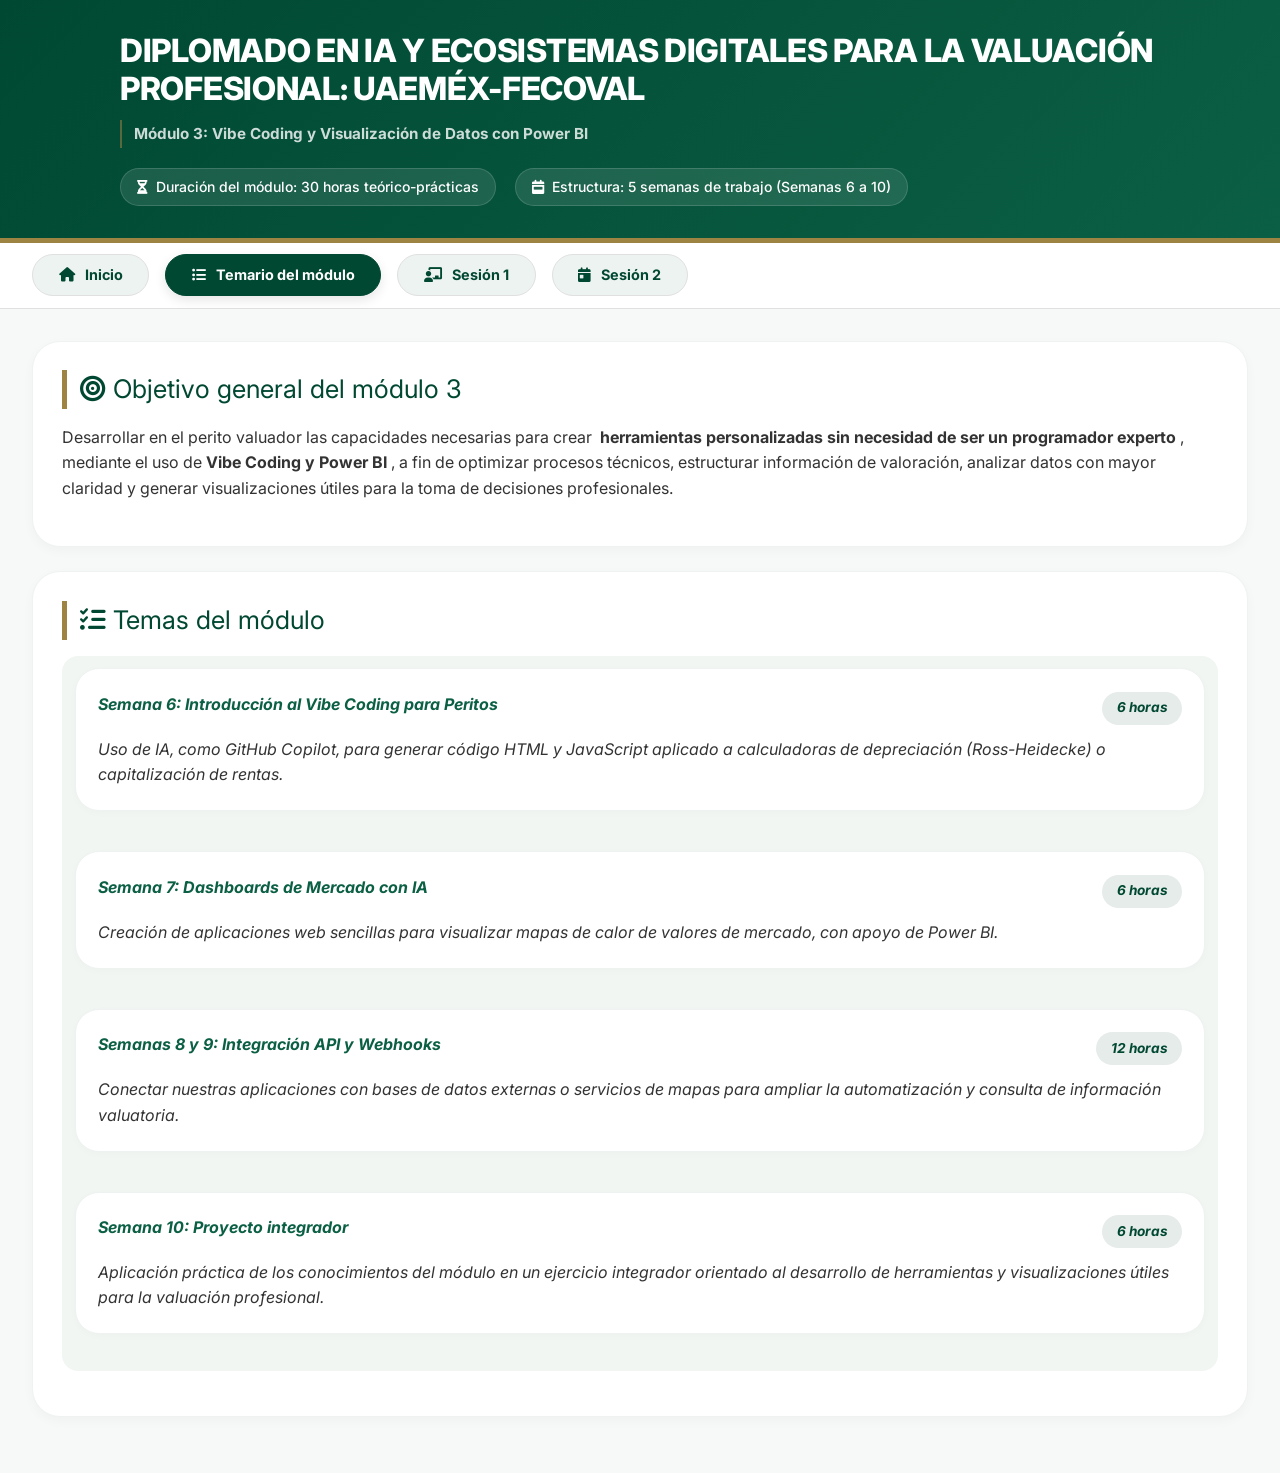
==== index.html @ 6edc7398 "Quita apertura en nueva pestaña." ====
<!DOCTYPE html>
<html lang="es-MX">
  <head>
    <title>Diplomado IA Valuación | UAEMéx-FECOVAL - Módulo 1 Completo</title>
    <meta charset="UTF-8"/>
    <meta name="viewport" content="width=device-width, initial-scale=1.0, user-scalable=yes"/>
    <meta name="robots" content="index,follow">
    <meta name="generator" content="GrapesJS Studio">
    <link href="https://fonts.googleapis.com/css2?family=Inter:opsz,wght@14..32,300;14..32,400;14..32,600;14..32,700;14..32,800&amp;display=swap" rel="stylesheet"/>
    <link rel="stylesheet" href="https://cdnjs.cloudflare.com/ajax/libs/font-awesome/6.0.0-beta3/css/all.min.css"/>
    <link rel="stylesheet" href="./style.css">
  </head>
  <body id="igsm">
    <div class="app-diplomado">
      <div id="ikurs" class="main-header">
        <div id="imi43" class="header-title">
          <h1 id="it2wj">DIPLOMADO EN IA Y ECOSISTEMAS DIGITALES PARA LA VALUACIÓN PROFESIONAL: UAEMÉX-FECOVAL</h1>
          <p class="header-subtitle">Módulo 3: Vibe Coding y Visualización de Datos con Power BI</p>
          <div id="i09cd" class="header-meta">
            <span id="icxfl" class="meta-item"><i id="ini3g" class="fas fa-hourglass-half"></i> Duración del módulo: 30 horas teórico-prácticas</span>
            <span id="i26u5" class="meta-item"><i id="isvor" class="fas fa-calendar-week"></i> Estructura: 5 semanas de trabajo (Semanas 6 a 10)</span>
          </div>
        </div>
      </div>
    <!-- BOTONES -->
    <div id="ibp73" class="nav-tres-tiempos">
      <!-- <a id="ihomebtn" href="https://campusvirtual.uaemex.mx/DiplomadoValuadores/" target="_blank" rel="noopener noreferrer" class="nav-btn-principal"><i id="ihomeicon" class="fas fa-home"></i> Inicio</a> -->
      <a id="ihomebtn" href="https://campusvirtual.uaemex.mx/DiplomadoValuadores/" rel="noopener noreferrer" class="nav-btn-principal"><i id="ihomeicon" class="fas fa-home"></i> Inicio</a>
      <a id="ib2ss" href="#!" data-page="inicio" class="nav-btn-principal active" role="button"><i id="ildek" class="fas fa-list-ul"></i> Temario del módulo</a>
      <a id="i757w" href="#!" data-page="tema1" class="nav-btn-principal" role="button"><i id="imw0z" class="fas fa-chalkboard-teacher"></i> Sesión 1</a>
      <a id="iypq2" href="#!" data-page="tema2" class="nav-btn-principal" role="button"><i id="ibr5g" class="fas fa-calendar-day"></i> Sesión 2</a>
    </div>
    <div id="ifpmn" class="dashboard-main">
      <!-- INICIO -->
      <div id="pagina-inicio" class="pagina-inicio active-page">
        <div id="ixxxe" class="inicio-card">
          <h2 id="iwkrd"><i id="i24ca" class="fas fa-bullseye"></i> Objetivo general del módulo 3</h2>
          <div id="ie4vd" class="texto-completo">
            <font dir="auto" id="igpffm"><font dir="auto" id="iatyus">Desarrollar en el perito valuador las capacidades necesarias para crear </font></font>
            <font dir="auto" id="i768yj"><font dir="auto" id="ics6tb"><b id="i47ty">herramientas personalizadas sin necesidad de ser un programador experto</b></font></font>
            <font dir="auto" id="ipkxzg"><font dir="auto" id="ighgga">, mediante el uso de</font></font>
            <font dir="auto" id="izs64i"><font dir="auto" id="i9005i"><b id="ikp8q">Vibe Coding y Power BI</b></font></font>
            <font dir="auto" id="ihi4ah"><font dir="auto" id="ird0zg">, a fin de optimizar procesos técnicos, estructurar información de valoración, analizar datos con mayor claridad y generar visualizaciones útiles para la toma de decisiones profesionales.</font></font>
          </div>
        </div>
        <div id="ibrav" class="inicio-card">
          <h2 id="i8eqp"><i id="ifluj" class="fas fa-list-check"></i> Temas del módulo</h2>
          <div id="i8b7tr" class="texto-completo tema-lista">
            <div class="subtema-card">
              <div class="subtema-card-head">
                <strong>Semana 6: Introducción al Vibe Coding para Peritos</strong>
                <span>6 horas</span>
              </div>
              <p>Uso de IA, como GitHub Copilot, para generar código HTML y JavaScript aplicado a calculadoras de depreciación (Ross-Heidecke) o capitalización de rentas.</p>
            </div>
            <div class="subtema-card">
              <div class="subtema-card-head">
                <strong>Semana 7: Dashboards de Mercado con IA</strong>
                <span>6 horas</span>
              </div>
              <p>Creación de aplicaciones web sencillas para visualizar mapas de calor de valores de mercado, con apoyo de Power BI.</p>
            </div>
            <div class="subtema-card">
              <div class="subtema-card-head">
                <strong>Semanas 8 y 9: Integración API y Webhooks</strong>
                <span>12 horas</span>
              </div>
              <p>Conectar nuestras aplicaciones con bases de datos externas o servicios de mapas para ampliar la automatización y consulta de información valuatoria.</p>
            </div>
            <div class="subtema-card">
              <div class="subtema-card-head">
                <strong>Semana 10: Proyecto integrador</strong>
                <span>6 horas</span>
              </div>
              <p>Aplicación práctica de los conocimientos del módulo en un ejercicio integrador orientado al desarrollo de herramientas y visualizaciones útiles para la valuación profesional.</p>
            </div>
          </div>
        </div>
      </div>
      <div id="pagina-tema1" class="pagina-tema">
        <div class="inicio-card">
          <div class="tema1-header">
            <div>
              <h2>Sesión 1: Vibe Coding</h2>
              <p class="texto-completo">Revisa el avance del módulo con una presentación horizontal, accede a los recursos en la nube y realiza la actividad en clase.</p>
            </div>
            <a class="folder-link" href="https://drive.google.com/drive/folders/1bh6JpQN3BULOHNvWwEFZ0kt5iBWb7uwA?usp=sharing" target="_blank" rel="noopener noreferrer">
              <i class="fas fa-folder-open"></i>
              Folder de recursos
            </a>
          </div>

          <div class="ppt-slider-embed">
            <button class="btn-fullscreen-slides" type="button" onclick="openSlidesFullscreen()" title="Ver en pantalla completa">
              <i class="fas fa-expand"></i>
            </button>
            <iframe class="slides-frame" src="https://docs.google.com/presentation/d/1sW0dO1pOmtQdffCKXlaPsgbpUGVksEqd/embed?start=false&loop=false&delayms=3000" frameborder="0" allowfullscreen="true" mozallowfullscreen="true" webkitallowfullscreen="true"></iframe>
          </div>

          <div class="slides-fullscreen-modal" id="slidesFullscreenModal">
            <button class="btn-close-fullscreen" type="button" onclick="closeSlidesFullscreen()" title="Cerrar">
              <i class="fas fa-times"></i>
            </button>
            <iframe class="slides-fullscreen-iframe" src="https://docs.google.com/presentation/d/1sW0dO1pOmtQdffCKXlaPsgbpUGVksEqd/embed?start=false&loop=false&delayms=3000" frameborder="0" allowfullscreen="true" mozallowfullscreen="true" webkitallowfullscreen="true"></iframe>
          </div>

          <button class="accordion-toggle" id="actividadToggle" type="button" aria-expanded="false">Actividad en clase: Estudio de caso</button>
          <div class="accordion-content" id="actividadContent">
            <p>Lee el caso práctico del perito valuador y responde las preguntas sobre datos, visualización y toma de decisiones. Usa el folder de recursos para apoyar tu análisis.</p>
          </div>
        </div>
      </div>
      <div id="pagina-tema2" class="pagina-tema">
          <div class="inicio-card" style="text-align:center; padding:3rem;">
            <div style="font-size:5rem; color:var(--gjs-t-color-secondary); margin-bottom:1rem;">🚧</div>
            <h2 style="font-size:2rem; color:var(--verde-uaemex); margin-bottom:0.75rem;">Página en construcción</h2>
            <p style="max-width:540px; margin:0 auto 1.5rem; color:#414141; line-height:1.75;">Estamos preparando contenido especializado para esta sesión. Pronto tendrás herramientas, ejercicios y materiales prácticos para continuar con el desarrollo del módulo.</p>
            <div style="display:flex; justify-content:center; gap:1rem; flex-wrap:wrap;">
              <span class="nav-btn-principal" style="background:#f4f7f5; color:var(--verde-uaemex); border:1px dashed var(--verde-uaemex);">Próximamente</span>
              <span class="nav-btn-principal" style="background:var(--oro-uaemex); color:#fff;">Mantente atento</span>
            </div>
          </div>
        </div>
      </div>
    </div>
    <script>
      const navLinks = document.querySelectorAll('[data-page]');
      function showPage(page) {
        document.querySelectorAll('.pagina-inicio, .pagina-tema').forEach(el => el.classList.remove('active-page'));
        document.querySelectorAll('[data-page]').forEach(link => link.classList.remove('active'));
        const target = document.getElementById('pagina-' + page);
        if (target) target.classList.add('active-page');
        const activeLink = document.querySelector(`[data-page="${page}"]`);
        if (activeLink) activeLink.classList.add('active');
      }
      navLinks.forEach(link => {
        link.addEventListener('click', e => {
          e.preventDefault();
          showPage(link.dataset.page);
        });
      });

      const actividadToggle = document.getElementById('actividadToggle');
      const actividadContent = document.getElementById('actividadContent');
      actividadToggle.addEventListener('click', () => {
        actividadContent.classList.toggle('open');
        actividadToggle.setAttribute('aria-expanded', actividadContent.classList.contains('open'));
      });

      function openSlidesFullscreen() {
        document.getElementById('slidesFullscreenModal').classList.add('active');
        document.body.style.overflow = 'hidden';
      }

      function closeSlidesFullscreen() {
        document.getElementById('slidesFullscreenModal').classList.remove('active');
        document.body.style.overflow = 'auto';
      }

      document.getElementById('slidesFullscreenModal').addEventListener('click', function(e) {
        if (e.target === this) {
          closeSlidesFullscreen();
        }
      });

      showPage('inicio');
    </script>
  </body>
</html>
---- style.css ----
* {
  box-sizing: border-box;
}
body {
  margin: 0;
}
:root {
  --gjs-t-color-primary:#004832;
  --gjs-t-color-secondary:#9d8443;
  --gjs-t-color-accent:#9d8443;
  --gjs-t-color-success:#28a745;
  --gjs-t-color-warning:#ffc107;
  --gjs-t-color-error:#dc3545;
  --verde-uaemex:#004832;
  --oro-uaemex:#9d8443;
  --gris-oscuro:#333333;
  --gris-claro:#f7f9f8;
  --blanco:#ffffff;
  --borde:#e0e0e0;
}
html {
  scroll-behavior:smooth;
}
.gjs-t-body {
  background-color:inherit;
  color:inherit;
  font-size:1rem;
  line-height:1.75rem;
}
.gjs-t-h1 {
  color:var(--gjs-t-color-secondary);
  font-size:1.5rem;
  line-height:2.5rem;
}
.gjs-t-h2 {
  color:var(--verde-uaemex);
  font-size:1.2rem;
  line-height:1.75rem;
}
.gjs-t-button {
  background-color:var(--gjs-t-color-primary);
  color:var(--blanco);
  border-radius:0.3rem;
}
.gjs-t-link {
  color:var(--gjs-t-color-primary);
  text-decoration:underline;
}
.gjs-t-border {
  border-radius:0.3rem;
  border-color:var(--borde);
}
.badge-norma {
  background:#e8f0f5;
  border-radius:50px;
  padding:0.2rem 0.9rem;
  font-size:0.7rem;
  font-weight:700;
  display:inline-block;
}
* {
  margin:0;
  padding:0;
  box-sizing:border-box;
}
body {
  font-family:'Inter',sans-serif;
  background:var(--gris-claro);
  color:var(--gris-oscuro);
  margin:0;
  line-height:inherit;
}
.app-diplomado {
  max-width:1400px;
  margin:0 auto;
  background:var(--blanco);
  min-height:100vh;
  display:flex;
  flex-direction:column;
  box-shadow:0 25px 45px -12px rgba(0,0,0,0.15);
}
.main-header {
  background:linear-gradient(135deg, var(--verde-uaemex) 0%, #0b5f44 100%);
  color:rgb(255 255 255 / 1);
  padding:2rem 2rem 1.5rem 2rem;
  border-bottom:5px solid var(--oro-uaemex);
  border-bottom-width:5px;
  border-color:var(--oro-uaemex);
  background-image:linear-gradient(to bottom right, , #0b5f44);
  padding-left:2rem;
  padding-right:2rem;
  padding-top:2rem;
  padding-bottom:2rem;
}
.header-title {
  max-width:1040px;
  margin:0 auto;
}
.header-title h1 {
  font-size:2rem;
  font-weight:800;
  letter-spacing:-0.3px;
  margin-bottom:0.75rem;
  line-height:1.18;
}
.header-subtitle {
  color:rgba(255,255,255,0.92);
  font-size:1rem;
  margin-bottom:1.25rem;
  max-width:760px;
  line-height:1.6;
}
.header-meta {
  display:flex;
  flex-wrap:wrap;
  gap:1.2rem;
  margin-top:0.8rem;
}
.meta-item {
  background:rgba(255,255,255,0.12);
  padding:0.3rem 1rem;
  border-radius:9999px;
  font-size:0.875rem;
  display:flex;
  align-items:center;
  gap:0.5rem;
  border-width:1px;
  border-color:rgb(255 255 255 / 0.15);
  background-color:rgb(255 255 255 / 0.1);
  padding-left:1rem;
  padding-right:1rem;
  padding-top:0.5rem;
  padding-bottom:0.5rem;
  line-height:1.25rem;
  font-weight:500;
}
.nav-tres-tiempos {
  background:var(--blanco);
  border-bottom:1px solid var(--borde);
  padding:0.7rem 2rem;
  display:flex;
  gap:1rem;
  flex-wrap:wrap;
  box-shadow:0 2px 6px rgba(0,0,0,0.02);
}
.nav-btn-principal {
  background:#edf3f0;
  border:1px solid var(--borde);
  padding:0.6rem 1.6rem;
  border-radius:40px;
  font-weight:700;
  font-size:0.9rem;
  cursor:pointer;
  font-family:'Inter', sans-serif;
  transition:0.2s;
  display:inline-flex;
  align-items:center;
  gap:10px;
  color:var(--verde-uaemex);
}
.nav-btn-principal.active {
  background:var(--verde-uaemex);
  color:var(--blanco);
  box-shadow:0 4px 12px rgba(0,0,0,0.1);
  border-color:var(--verde-uaemex);
}
.nav-btn-principal:hover:not(.active) {
  background:#e7eee9;
  transform:translateY(-2px);
}
.dashboard-main {
  flex:1;
  padding:2rem;
  background:var(--gris-claro);
}
.pagina-inicio {
  display:none;
  animation:fade 0.3s ease;
}
.pagina-inicio.active-page {
  display:block;
}
.inicio-card {
  background:var(--blanco);
  border-radius:28px;
  padding:1.8rem;
  margin-bottom:1.5rem;
  box-shadow:0 4px 12px rgba(0,0,0,0.03);
  border:1px solid #eef2f0;
}
.inicio-card h2 {
  font-size:1.6rem;
  margin-bottom:1rem;
  color:var(--verde-uaemex);
  border-left:5px solid var(--oro-uaemex);
  padding-left:0.8rem;
}
.objetivos-lista {
  padding-left:1.5rem;
  margin:1rem 0;
}
.objetivos-lista li {
  margin-bottom:0.7rem;
  line-height:1.5;
}
.pagina-tema {
  display:none;
  animation:fade 0.3s ease;
}
.pagina-tema.active-page {
  display:block;
}
.tema-header {
  background:var(--blanco);
  border-radius:28px;
  padding:1.5rem;
  margin-bottom:1.5rem;
  border-left:6px solid var(--oro-uaemex);
}
.tema-header h2 {
  font-size:1.8rem;
  color:var(--verde-uaemex);
}
.subtema-card {
  background:var(--blanco);
  border-radius:24px;
  padding:1.4rem;
  margin-bottom:1.5rem;
  border:1px solid #eef2f0;
  box-shadow:0 2px 8px rgba(0,0,0,0.02);
}
.subtema-card h3 {
  font-size:1.3rem;
  margin-bottom:0.8rem;
  color:#0b5f44;
  display:flex;
  align-items:center;
  gap:10px;
}
.tema-lista {
  display:grid;
  gap:1rem;
  margin-top:1rem;
}
.subtema-card-head {
  display:flex;
  justify-content:space-between;
  align-items:flex-start;
  gap:1rem;
  margin-bottom:0.75rem;
}
.subtema-card-head strong {
  font-size:1rem;
  color:#0b5f44;
}
.subtema-card-head span {
  background:rgba(0,72,50,0.1);
  color:var(--verde-uaemex);
  border-radius:999px;
  padding:0.35rem 0.9rem;
  font-size:0.85rem;
  font-weight:700;
}
.texto-completo {
  line-height:1.6;
  margin-bottom:1rem;
}
.table-compare {
  width:100%;
  border-collapse:collapse;
  margin:1rem 0;
  font-size:0.85rem;
}
.table-compare th, .table-compare td {
  border:1px solid var(--borde);
  padding:0.7rem;
  vertical-align:top;
  background:var(--blanco);
}
.table-compare th {
  background:#f1f6f3;
}
.actividad-box {
  background:#fbf8ef;
  border-left:5px solid var(--oro-uaemex);
  padding:1rem 1.3rem;
  border-radius:20px;
  margin:1.2rem 0;
}
.btn-demo {
  background:var(--verde-uaemex);
  border:none;
  color:var(--blanco);
  padding:0.4rem 1rem;
  border-radius:30px;
  font-size:0.75rem;
  cursor:pointer;
  margin-top:0.6rem;
  transition:0.2s;
}
.btn-demo:hover {
  background:#063c2a;
}
.imagen-referencia {
  background:#f3f7f5;
  border-radius:20px;
  padding:1rem;
  text-align:center;
  margin:1.2rem 0;
}
.video-card {
  background:linear-gradient(135deg, var(--verde-uaemex) 0%, #0a3b2a 100%);
  border-radius:20px;
  padding:1.5rem;
  margin:1.2rem 0;
  text-align:center;
  color:var(--blanco);
  cursor:pointer;
  transition:transform 0.2s, box-shadow 0.2s;
  border:1px solid rgba(255,255,255,0.1);
}
.video-card:hover {
  transform:translateY(-3px);
  box-shadow:0 12px 25px rgba(0,0,0,0.2);
}
.video-card i {
  font-size:3.5rem;
  color:var(--oro-uaemex);
  margin-bottom:0.8rem;
}
.video-card h4 {
  font-size:1.1rem;
  margin-bottom:0.5rem;
}
.btn-youtube {
  display:inline-block;
  background:var(--oro-uaemex);
  color:var(--blanco);
  padding:0.6rem 1.2rem;
  border-radius:40px;
  text-decoration:none;
  font-weight:600;
  font-size:0.85rem;
  margin-top:0.8rem;
}
footer {
  background:#f4f7f5;
  text-align:center;
  padding:1rem;
  font-size:0.7rem;
  color:#5b665f;
  border-top:1px solid var(--borde);
}
.lista-viñetas {
  margin-left:1.8rem;
  margin-bottom:1rem;
}
.lista-viñetas li {
  margin-bottom:0.5rem;
}
.menu-ejemplo {
  background:#f1f6f3;
  border-radius:16px;
  padding:1rem;
  margin:1rem 0;
  font-family:monospace;
  font-size:0.85rem;
}
#i8b7tr {
  margin-top:1rem;
  font-style:italic;
  background:#f1f6f3;
  padding:0.8rem;
  border-radius:16px;
}
#demoAct1_1 {
  margin-top:10px;
  background:#f1f6f3;
  padding:10px;
  border-radius:16px;
  display:none;
}
#geoDemo {
  display:none;
  background:#f1f6f3;
  padding:10px;
  border-radius:16px;
  margin-top:8px;
}
#errorEticaDemo {
  display:none;
  background:#fbf4ef;
  padding:12px;
  border-radius:16px;
  margin-top:8px;
}
#promptCompletoDemo {
  display:none;
  background:#f1f6f3;
  padding:12px;
  border-radius:16px;
  margin-top:8px;
}
#resultadoKB {
  display:none;
  background:#f2f7f3;
  border-radius:16px;
  padding:12px;
  margin-top:8px;
}
#iysj7g {
  margin-top:0.45rem;
  font-size:0.9rem;
  font-weight:500;
  letter-spacing:0.4px;
  color:rgba(255,255,255,0.78);
  padding-left:0.7rem;
  line-height:1.4;
  border-left:2px solid rgba(157,132,67,0.55);
  max-width:900px;
}
#iol6im {
  color:var(--verde-uaemex);
}
#ia7lj9 {
  background:rgba(157,132,67,0.12);
  color:var(--oro-uaemex);
  padding:0.2rem 0.7rem;
  border-radius:999px;
  font-size:0.82rem;
  font-weight:700;
}
#icuyb3 {
  display:flex;
  justify-content:space-between;
  align-items:center;
  gap:1rem;
  flex-wrap:wrap;
  margin-bottom:0.35rem;
}
#i74gpt {
  margin:0;
  line-height:1.65;
}
#ib8puj {
  background:#f8faf9;
  border:1px solid #eef2f0;
  border-radius:18px;
  padding:1rem 1.1rem;
}
#iq4pj8 {
  color:var(--verde-uaemex);
}
#iqgd6k {
  background:rgba(157,132,67,0.12);
  color:var(--oro-uaemex);
  padding:0.2rem 0.7rem;
  border-radius:999px;
  font-size:0.82rem;
  font-weight:700;
}
#i1116p {
  display:flex;
  justify-content:space-between;
  align-items:center;
  gap:1rem;
  flex-wrap:wrap;
  margin-bottom:0.35rem;
}
#i482xj {
  margin:0;
  line-height:1.65;
}
#io562m {
  background:#f8faf9;
  border:1px solid #eef2f0;
  border-radius:18px;
  padding:1rem 1.1rem;
}
#isc0gu {
  color:var(--verde-uaemex);
}
#ife11f {
  background:rgba(157,132,67,0.12);
  color:var(--oro-uaemex);
  padding:0.2rem 0.7rem;
  border-radius:999px;
  font-size:0.82rem;
  font-weight:700;
}
#im8plh {
  display:flex;
  justify-content:space-between;
  align-items:center;
  gap:1rem;
  flex-wrap:wrap;
  margin-bottom:0.35rem;
}
#i28xe9 {
  margin:0;
  line-height:1.65;
}
#ia4szv {
  background:#f8faf9;
  border:1px solid #eef2f0;
  border-radius:18px;
  padding:1rem 1.1rem;
}
#i3jyz7 {
  color:var(--verde-uaemex);
}
#iuj8pv {
  background:rgba(157,132,67,0.12);
  color:var(--oro-uaemex);
  padding:0.2rem 0.7rem;
  border-radius:999px;
  font-size:0.82rem;
  font-weight:700;
}
#ivny7o {
  display:flex;
  justify-content:space-between;
  align-items:center;
  gap:1rem;
  flex-wrap:wrap;
  margin-bottom:0.35rem;
}
#iwyb34 {
  margin:0;
  line-height:1.65;
}
#i1efw7 {
  background:#f8faf9;
  border:1px solid #eef2f0;
  border-radius:18px;
  padding:1rem 1.1rem;
}
#ij2yds {
  display:flex;
  flex-direction:column;
  gap:1rem;
}
#iatyus {
  vertical-align:inherit;
}
#igpffm {
  vertical-align:inherit;
}
#ics6tb {
  vertical-align:inherit;
}
#i768yj {
  vertical-align:inherit;
}
#ighgga {
  vertical-align:inherit;
}
#ipkxzg {
  vertical-align:inherit;
}
#i9005i {
  vertical-align:inherit;
}
#izs64i {
  vertical-align:inherit;
}
#ird0zg {
  vertical-align:inherit;
}
#ihi4ah {
  vertical-align:inherit;
}
.tema1-header {
  display:flex;
  justify-content:space-between;
  align-items:flex-start;
  gap:1.5rem;
  flex-wrap:wrap;
  margin-bottom:1.5rem;
}
.tema1-header h2 {
  font-size:1.7rem;
  margin-bottom:0.65rem;
  color:var(--verde-uaemex);
}
.folder-link {
  display:inline-flex;
  align-items:center;
  gap:0.65rem;
  padding:0.8rem 1rem;
  border-radius:999px;
  background:rgba(0,72,50,0.12);
  color:var(--verde-uaemex);
  font-weight:700;
  text-decoration:none;
  transition:background 0.2s, transform 0.2s;
}
.folder-link:hover {
  background:rgba(0,72,50,0.18);
  transform:translateY(-1px);
}
.ppt-slider-embed {
  margin:1rem auto;
  border-radius:24px;
  overflow:hidden;
  box-shadow:0 12px 24px rgba(0,0,0,0.1);
  position:relative;
  max-width:800px;
}
.btn-fullscreen-slides {
  position:absolute;
  top:12px;
  right:12px;
  width:40px;
  height:40px;
  border-radius:8px;
  border:none;
  background:rgba(255,255,255,0.95);
  color:var(--verde-uaemex);
  font-size:1rem;
  cursor:pointer;
  display:flex;
  align-items:center;
  justify-content:center;
  transition:transform 0.2s, box-shadow 0.2s, background 0.2s;
  z-index:10;
  box-shadow:0 4px 12px rgba(0,0,0,0.1);
}
.btn-fullscreen-slides:hover {
  background:#fff;
  transform:scale(1.1);
  box-shadow:0 6px 16px rgba(0,0,0,0.15);
}
.slides-frame {
  width:100%;
  height:500px;
  border:none;
}
@media(max-width:768px) {
  .slides-frame {
    height:550px;
  }
  .ppt-slider-embed {
    max-width:100%;
  }
  .btn-fullscreen-slides {
    width:36px;
    height:36px;
    font-size:0.9rem;
  }
}
.accordion-toggle {
  width:100%;
  text-align:left;
  padding:1rem 1.2rem;
  margin-top:1.25rem;
  border-radius:18px;
  border:1px solid var(--borde);
  background:#f7f9f8;
  color:var(--gris-oscuro);
  font-weight:700;
  cursor:pointer;
}
.accordion-toggle:hover {
  background:#eef2ec;
}
.accordion-content {
  max-height:0;
  overflow:hidden;
  transition:max-height 0.3s ease, padding 0.3s ease;
  padding:0 1.2rem;
  background:#fbf8ef;
  border-left:4px solid var(--oro-uaemex);
  border-radius:0 0 18px 18px;
}
.accordion-content.open {
  max-height:400px;
  padding:1rem 1.2rem 1.2rem;
}
.accordion-content p {
  margin:0;
  line-height:1.7;
}
.slides-fullscreen-modal {
  display:none;
  position:fixed;
  top:0;
  left:0;
  width:100%;
  height:100%;
  background:rgba(0,0,0,0.95);
  z-index:9999;
  align-items:center;
  justify-content:center;
  padding:1rem;
}
.slides-fullscreen-modal.active {
  display:flex;
}
.slides-fullscreen-iframe {
  width:100%;
  height:100%;
  border:none;
  border-radius:8px;
}
.btn-close-fullscreen {
  position:absolute;
  top:20px;
  right:20px;
  width:50px;
  height:50px;
  border-radius:50%;
  border:none;
  background:#fff;
  color:#000;
  font-size:1.5rem;
  cursor:pointer;
  display:flex;
  align-items:center;
  justify-content:center;
  transition:transform 0.2s, box-shadow 0.2s;
  z-index:10000;
  box-shadow:0 4px 12px rgba(0,0,0,0.3);
}
.btn-close-fullscreen:hover {
  transform:scale(1.1);
  box-shadow:0 6px 16px rgba(0,0,0,0.4);
}
.font-heading {
  font-family:'Merriweather',serif;
}
.glass-card {
  background:rgba(255,255,255,.92);
}
.soft-shadow {
  box-shadow:0 25px 45px -12px rgba(0,0,0,.12);
}
.float-gif {
  animation:floaty 3.2s ease-in-out infinite;
}
*, ::before, ::after {
  box-sizing:border-box;
  border-width:0;
  border-style:solid;
  border-color:#e5e7eb;
}
html, :host {
  line-height:1.5;
  -webkit-text-size-adjust:100%;
  -moz-tab-size:4;
  tab-size:4;
  font-family:ui-sans-serif, system-ui, sans-serif, "Apple Color Emoji", "Segoe UI Emoji", "Segoe UI Symbol", "Noto Color Emoji";
  font-feature-settings:normal;
  font-variation-settings:normal;
  -webkit-tap-highlight-color:transparent;
}
hr {
  height:0;
  color:inherit;
  border-top-width:1px;
}
abbr:where([title]) {
  text-decoration:underline dotted;
}
h1, h2, h3, h4, h5, h6 {
  font-size:inherit;
  font-weight:inherit;
}
a {
  color:inherit;
  text-decoration:inherit;
}
b, strong {
  font-weight:bolder;
}
code, kbd, samp, pre {
  font-family:ui-monospace, SFMono-Regular, Menlo, Monaco, Consolas, "Liberation Mono", "Courier New", monospace;
  font-feature-settings:normal;
  font-variation-settings:normal;
  font-size:1em;
}
small {
  font-size:80%;
}
sub, sup {
  font-size:75%;
  line-height:0;
  position:relative;
  vertical-align:baseline;
}
sub {
  bottom:-0.25em;
}
sup {
  top:-0.5em;
}
table {
  text-indent:0;
  border-color:inherit;
  border-collapse:collapse;
}
button, input, optgroup, select, textarea {
  font-family:inherit;
  font-feature-settings:inherit;
  font-variation-settings:inherit;
  font-size:100%;
  font-weight:inherit;
  line-height:inherit;
  letter-spacing:inherit;
  color:inherit;
  margin:0;
  padding:0;
}
button, select {
  text-transform:none;
}
button, input:where([type='button']), input:where([type='reset']), input:where([type='submit']) {
  -webkit-appearance:button;
  background-color:transparent;
  background-image:none;
}
:-moz-focusring {
  outline:auto;
}
:-moz-ui-invalid {
  box-shadow:none;
}
progress {
  vertical-align:baseline;
}
::-webkit-inner-spin-button, ::-webkit-outer-spin-button {
  height:auto;
}
[type='search'] {
  -webkit-appearance:textfield;
  outline-offset:-2px;
}
::-webkit-search-decoration {
  -webkit-appearance:none;
}
::-webkit-file-upload-button {
  -webkit-appearance:button;
  font:inherit;
}
summary {
  display:list-item;
}
blockquote, dl, dd, h1, h2, h3, h4, h5, h6, hr, figure, p, pre {
  margin:0;
}
fieldset {
  margin:0;
  padding:0;
}
legend {
  padding:0;
}
ol, ul, menu {
  list-style:none;
  margin:0;
  padding:0;
}
dialog {
  padding:0;
}
textarea {
  resize:vertical;
}
input::placeholder, textarea::placeholder {
  opacity:1;
  color:#9ca3af;
}
button, [role="button"] {
  cursor:pointer;
}
:disabled {
  cursor:default;
}
img, svg, video, canvas, audio, iframe, embed, object {
  display:block;
  vertical-align:middle;
}
img, video {
  max-width:100%;
  height:auto;
}
[hidden] {
  display:none;
}
.page-wrapper {
  min-height:100vh;
  background-color:var(--gris-claro);
}
.app-container {
  margin-left:auto;
  margin-right:auto;
  display:flex;
  min-height:100vh;
  max-width:1400px;
  flex-direction:column;
  background-color:rgb(255 255 255 / 1);
}
.header-content {
  display:flex;
  flex-direction:column;
  gap:1rem;
}
.header-title-group {
  display:flex;
  flex-direction:column;
  gap:0.5rem;
}
.header-eyebrow {
  font-size:0.875rem;
  line-height:1.25rem;
  font-weight:600;
  text-transform:uppercase;
  letter-spacing:0.22em;
  color:rgb(255 255 255 / 0.75);
}
.header-title {
  font-size:1.875rem;
  line-height:1.25;
  font-weight:700;
  color:rgb(255 255 255 / 1);
}
.header-subtitle {
  max-width:920px;
  border-left-width:2px;
  border-color:rgba(157,132,67,0.55);
  padding-left:0.75rem;
  font-size:0.95rem;
  line-height:1.75rem;
  color:rgb(255 255 255 / 0.8);
}
.header-meta-list {
  display:flex;
  flex-wrap:wrap;
  gap:0.75rem;
}
.meta-icon {
  height:1rem;
  width:1rem;
}
.navigation-bar {
  display:flex;
  flex-wrap:wrap;
  align-items:center;
  gap:0.75rem;
  border-bottom-width:1px;
  border-color:var(--borde);
  background-color:rgb(255 255 255 / 1);
  padding-left:2rem;
  padding-right:2rem;
  padding-top:1rem;
  padding-bottom:1rem;
}
.navigation-link {
  display:inline-flex;
  align-items:center;
  gap:0.5rem;
  border-radius:9999px;
  border-width:1px;
  border-color:var(--verde-uaemex);
  padding-left:1.25rem;
  padding-right:1.25rem;
  padding-top:0.75rem;
  padding-bottom:0.75rem;
  font-size:0.875rem;
  line-height:1.25rem;
  font-weight:600;
  text-decoration-line:none;
  transition-property:color, background-color, border-color, text-decoration-color, fill, stroke, opacity, box-shadow, transform, filter, backdrop-filter;
  transition-timing-function:cubic-bezier(0.4, 0, 0.2, 1);
  transition-duration:150ms;
}
.navigation-link:hover {
  outline-style:solid;
  outline-width:2px;
  outline-color:var(--oro-uaemex);
}
.link-icon {
  height:1rem;
  width:1rem;
}
.navigation-badge {
  display:inline-flex;
  align-items:center;
  gap:0.5rem;
  border-radius:9999px;
  border-width:1px;
  border-color:var(--borde);
  background-color:var(--gris-claro);
  padding-left:1rem;
  padding-right:1rem;
  padding-top:0.75rem;
  padding-bottom:0.75rem;
  font-size:0.875rem;
  line-height:1.25rem;
  font-weight:600;
  color:var(--verde-uaemex);
}
.badge-icon {
  height:1rem;
  width:1rem;
}
.main-content {
  flex:1 1 0%;
  background-color:var(--gris-claro);
  padding-left:2rem;
  padding-right:2rem;
  padding-top:2.5rem;
  padding-bottom:2.5rem;
}
.construction-section {
  margin-left:auto;
  margin-right:auto;
  max-width:64rem;
}
.construction-grid {
  display:grid;
  grid-template-columns:repeat(2, minmax(0, 1fr));
  gap:2rem;
  border-radius:30px;
  border-width:1px;
  border-color:var(--borde);
  background-image:linear-gradient(to bottom right, #fff, #f8fbfa);
  padding:2rem;
}
.construction-message-column {
  display:flex;
  flex-direction:column;
  justify-content:center;
  gap:1.5rem;
}
.status-pill {
  display:inline-flex;
  width:fit-content;
  align-items:center;
  gap:0.5rem;
  border-radius:9999px;
  border-width:1px;
  border-color:rgba(157,132,67,0.25);
  background-color:rgba(157,132,67,0.1);
  padding-left:1rem;
  padding-right:1rem;
  padding-top:0.5rem;
  padding-bottom:0.5rem;
  font-size:0.875rem;
  line-height:1.25rem;
  font-weight:700;
  color:var(--oro-uaemex);
}
.status-icon {
  height:1rem;
  width:1rem;
}
.text-group {
  display:flex;
  flex-direction:column;
  gap:1rem;
}
.construction-title {
  font-size:2.25rem;
  line-height:1.25;
  color:var(--verde-uaemex);
}
.construction-description {
  max-width:620px;
  font-size:1rem;
  line-height:2rem;
}
.construction-note {
  max-width:620px;
  font-size:1rem;
  line-height:2rem;
}
.feature-list {
  display:grid;
  grid-template-columns:repeat(1, minmax(0, 1fr));
  gap:0.75rem;
}
.feature-item {
  display:flex;
  align-items:flex-start;
  gap:0.75rem;
  border-radius:1rem;
  border-width:1px;
  border-color:var(--borde);
  background-color:rgb(255 255 255 / 1);
  padding-left:1rem;
  padding-right:1rem;
  padding-top:1rem;
  padding-bottom:1rem;
}
.feature-icon {
  margin-top:0.25rem;
  height:1.25rem;
  width:1.25rem;
}
.feature-text-group {
  display:flex;
  flex-direction:column;
  gap:0.25rem;
}
.feature-title {
  font-size:1rem;
  line-height:1.5rem;
  font-weight:700;
}
.feature-description {
  font-size:0.875rem;
  line-height:1.75rem;
}
.action-row {
  display:flex;
  flex-wrap:wrap;
  gap:0.75rem;
}
.primary-action {
  display:inline-flex;
  align-items:center;
  gap:0.5rem;
  padding-left:1.25rem;
  padding-right:1.25rem;
  padding-top:0.75rem;
  padding-bottom:0.75rem;
  font-size:0.875rem;
  line-height:1.25rem;
  font-weight:600;
  text-decoration-line:none;
  transition-property:color, background-color, border-color, text-decoration-color, fill, stroke, opacity, box-shadow, transform, filter, backdrop-filter;
  transition-timing-function:cubic-bezier(0.4, 0, 0.2, 1);
  transition-duration:150ms;
}
.primary-action:hover {
  outline-style:solid;
  outline-width:2px;
  outline-color:var(--oro-uaemex);
}
.action-icon {
  height:1rem;
  width:1rem;
}
.construction-visual-column {
  display:flex;
  flex-direction:column;
  align-items:center;
  justify-content:center;
  gap:1.25rem;
  border-radius:26px;
  border-width:1px;
  border-color:var(--borde);
  background-image:linear-gradient(135deg,#f5f9f7 0%,#eef5f1 100%);
  padding:1.5rem;
}
.visual-frame {
  width:100%;
  max-width:440px;
  overflow:hidden;
  border-radius:24px;
  border-width:1px;
  border-color:var(--borde);
  background-color:rgb(255 255 255 / 1);
  padding:1rem;
}
.construction-gif {
  height:300px;
  width:100%;
  border-radius:18px;
  object-fit:cover;
}
.visual-caption-card {
  width:100%;
  max-width:440px;
  border-radius:22px;
  border-width:1px;
  border-color:var(--borde);
  background-color:rgb(255 255 255 / 1);
  padding-left:1.25rem;
  padding-right:1.25rem;
  padding-top:1rem;
  padding-bottom:1rem;
  text-align:center;
}
.visual-caption-title {
  font-size:1.125rem;
  line-height:1.75rem;
  font-weight:700;
}
.visual-caption-text {
  margin-top:0.5rem;
  font-size:0.875rem;
  line-height:1.75rem;
}
.main-footer {
  border-top-width:1px;
  border-color:var(--borde);
  background-color:rgb(244 247 245 / 1);
  padding-left:2rem;
  padding-right:2rem;
  padding-top:1.25rem;
  padding-bottom:1.25rem;
  text-align:center;
  font-size:0.75rem;
  line-height:1.5rem;
  color:rgb(91 102 95 / 1);
}
.footer-content {
  display:flex;
  flex-direction:column;
  align-items:center;
  gap:0.5rem;
}
.footer-line {
  display:flex;
  flex-wrap:wrap;
  align-items:center;
  justify-content:center;
  gap:0.5rem;
}
.footer-icon {
  height:1rem;
  width:1rem;
}
#ip1ruq {
  vertical-align:inherit;
}
#isry4a {
  vertical-align:inherit;
}
@keyframes fade {
  from {
    opacity:0;
    transform:translateY(8px);
  }
  to {
    opacity:1;
    transform:translateY(0);
  }
}
@keyframes floaty {
  0% {
    transform:translateY(0);
  }
  50% {
    transform:translateY(-8px);
  }
  100% {
    transform:translateY(0);
  }
}
@media (max-width: 992px) {
  .dashboard-main {
    padding:1rem;
  }
  .tema-header h2 {
    font-size:1.4rem;
  }
  #iysj7g {
    font-size:0.82rem;
  }
  .float-gif {
    animation:none;
  }
  .main-header {
    padding-left:1.25rem;
    padding-right:1.25rem;
    padding-top:1.5rem;
    padding-bottom:1.5rem;
  }
  .header-title {
    font-size:1.7rem;
  }
  .navigation-bar {
    padding-left:1.25rem;
    padding-right:1.25rem;
  }
  .main-content {
    padding-left:1.25rem;
    padding-right:1.25rem;
    padding-top:2rem;
    padding-bottom:2rem;
  }
  .construction-grid {
    grid-template-columns:repeat(1, minmax(0, 1fr));
    gap:1.5rem;
    padding:1.5rem;
  }
  .construction-title {
    font-size:1.875rem;
    line-height:2.25rem;
  }
  .main-footer {
    padding-left:1.25rem;
    padding-right:1.25rem;
  }
}
@media (max-width: 700px) {
  .dashboard-main {
    padding:1rem;
  }
  .tema-header h2 {
    font-size:1.4rem;
  }
}
@media (max-width: 480px) {
  .dashboard-main {
    padding:1rem;
  }
  .tema-header h2 {
    font-size:1.4rem;
  }
  #iysj7g {
    font-size:0.78rem;
    padding-left:0.55rem;
  }
  .float-gif {
    animation:none;
  }
  .main-header {
    padding-left:1rem;
    padding-right:1rem;
    padding-top:1.25rem;
    padding-bottom:1.25rem;
  }
  .header-title {
    font-size:1.4rem;
  }
  .header-subtitle {
    font-size:0.82rem;
    line-height:1.5rem;
  }
  .navigation-bar {
    padding-left:1rem;
    padding-right:1rem;
  }
  .main-content {
    padding-left:1rem;
    padding-right:1rem;
    padding-top:1.5rem;
    padding-bottom:1.5rem;
  }
  .construction-grid {
    border-radius:24px;
    padding:1.25rem;
  }
  .construction-title {
    font-size:1.8rem;
  }
  .construction-description {
    font-size:0.95rem;
    line-height:1.75rem;
  }
  .construction-note {
    font-size:0.95rem;
    line-height:1.75rem;
  }
  .construction-gif {
    height:220px;
  }
  .main-footer {
    padding-left:1rem;
    padding-right:1rem;
  }
}
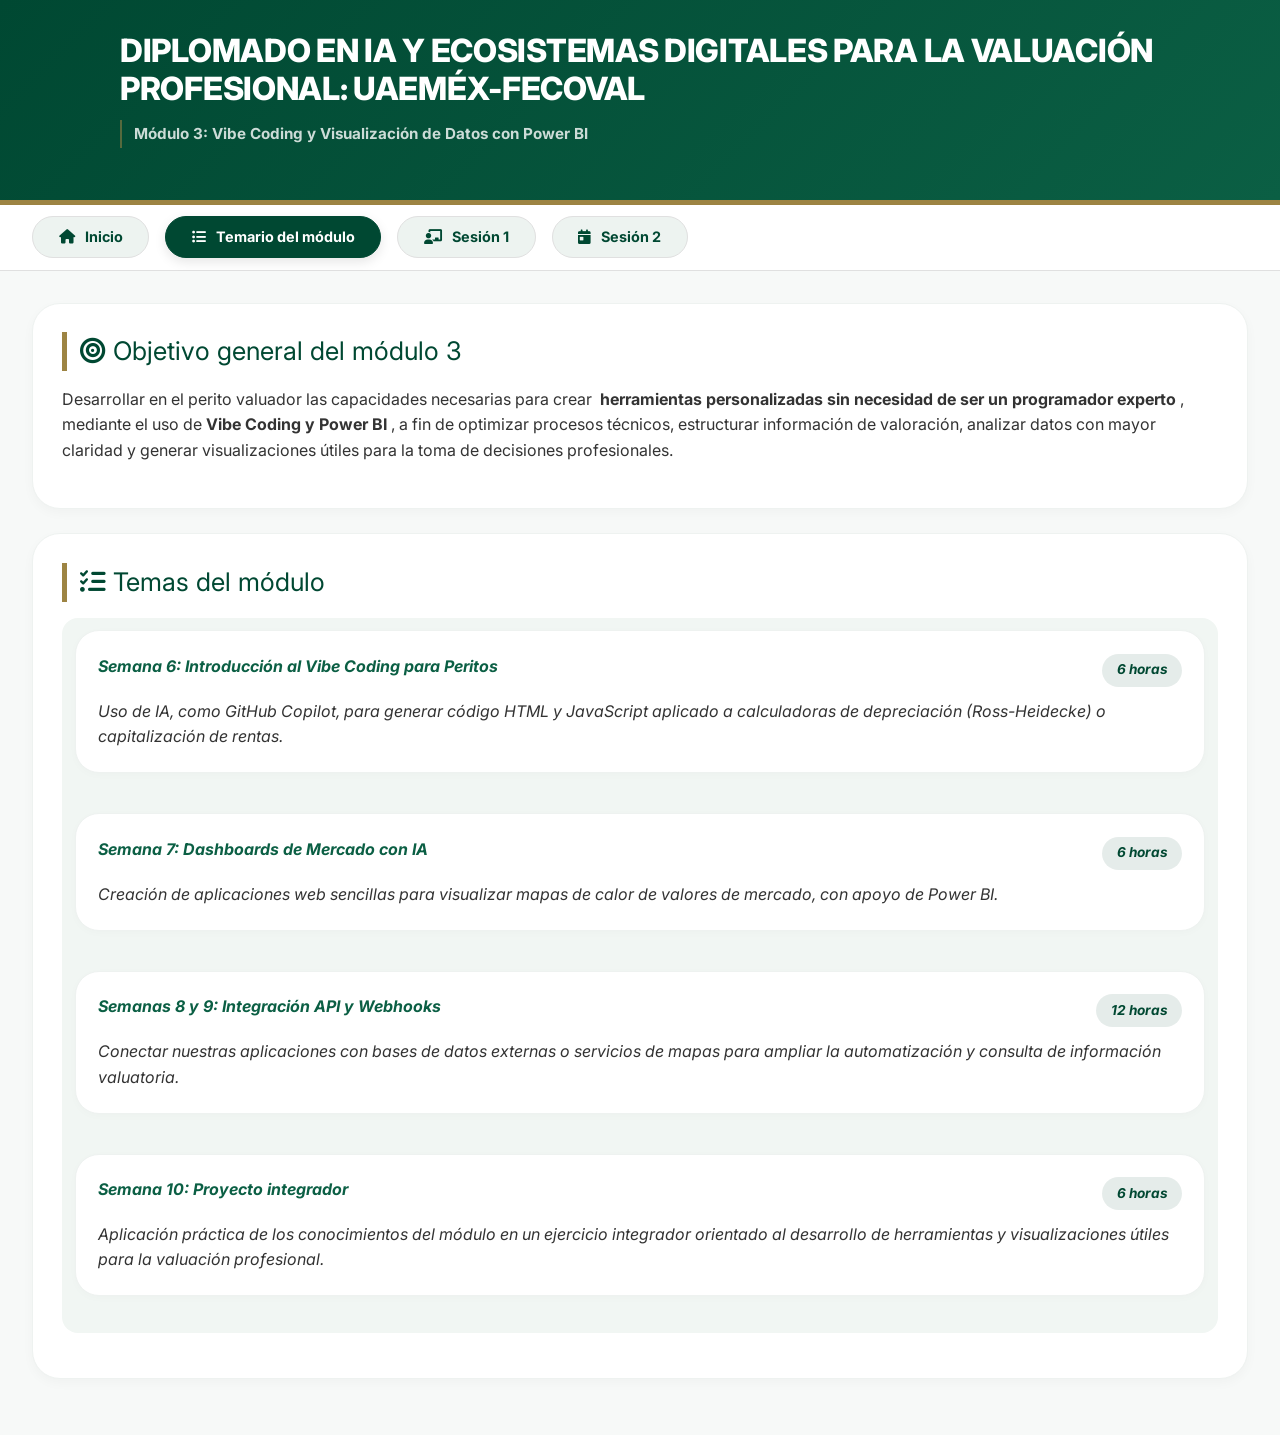
==== commit b142b33f: "Subir botón y alinear a la derecha." ====
--- a/index.html
+++ b/index.html
@@ -16,10 +16,10 @@
         <div id="imi43" class="header-title">
           <h1 id="it2wj">DIPLOMADO EN IA Y ECOSISTEMAS DIGITALES PARA LA VALUACIÓN PROFESIONAL: UAEMÉX-FECOVAL</h1>
           <p class="header-subtitle">Módulo 3: Vibe Coding y Visualización de Datos con Power BI</p>
-          <div id="i09cd" class="header-meta">
+          <!-- <div id="i09cd" class="header-meta">
             <span id="icxfl" class="meta-item"><i id="ini3g" class="fas fa-hourglass-half"></i> Duración del módulo: 30 horas teórico-prácticas</span>
             <span id="i26u5" class="meta-item"><i id="isvor" class="fas fa-calendar-week"></i> Estructura: 5 semanas de trabajo (Semanas 6 a 10)</span>
-          </div>
+          </div> -->
         </div>
       </div>
     <!-- BOTONES -->
@@ -82,14 +82,20 @@
           <div class="tema1-header">
             <div>
               <h2>Sesión 1: Vibe Coding</h2>
-              <p class="texto-completo">Revisa el avance del módulo con una presentación horizontal, accede a los recursos en la nube y realiza la actividad en clase.</p>
+              <p class="texto-completo">Revisa la presentación con los contenidos temáticos del tema de "Vibe coding" y el material de apoyo para la primera parte del reto de la semana.</p>
+
+              <!-- Boton: Material de apoyo -->
+              <div class="folder-link-container">
+                <a class="folder-link" href="https://drive.google.com/drive/folders/1bh6JpQN3BULOHNvWwEFZ0kt5iBWb7uwA?usp=sharing" target="_blank" rel="noopener noreferrer">
+                  <i class="fas fa-folder-open"></i>
+                  Material de apoyo
+                </a>
+              </div>
+
             </div>
-            <a class="folder-link" href="https://drive.google.com/drive/folders/1bh6JpQN3BULOHNvWwEFZ0kt5iBWb7uwA?usp=sharing" target="_blank" rel="noopener noreferrer">
-              <i class="fas fa-folder-open"></i>
-              Folder de recursos
-            </a>
           </div>
 
+          <!-- Presentación de slides -->
           <div class="ppt-slider-embed">
             <button class="btn-fullscreen-slides" type="button" onclick="openSlidesFullscreen()" title="Ver en pantalla completa">
               <i class="fas fa-expand"></i>
@@ -104,10 +110,10 @@
             <iframe class="slides-fullscreen-iframe" src="https://docs.google.com/presentation/d/1sW0dO1pOmtQdffCKXlaPsgbpUGVksEqd/embed?start=false&loop=false&delayms=3000" frameborder="0" allowfullscreen="true" mozallowfullscreen="true" webkitallowfullscreen="true"></iframe>
           </div>
 
-          <button class="accordion-toggle" id="actividadToggle" type="button" aria-expanded="false">Actividad en clase: Estudio de caso</button>
+          <!-- <button class="accordion-toggle" id="actividadToggle" type="button" aria-expanded="false">Actividad en clase: Estudio de caso</button>
           <div class="accordion-content" id="actividadContent">
             <p>Lee el caso práctico del perito valuador y responde las preguntas sobre datos, visualización y toma de decisiones. Usa el folder de recursos para apoyar tu análisis.</p>
-          </div>
+          </div> -->
         </div>
       </div>
       <div id="pagina-tema2" class="pagina-tema">
--- a/style.css
+++ b/style.css
@@ -598,6 +598,11 @@
 .folder-link:hover {
   background:rgba(0,72,50,0.18);
   transform:translateY(-1px);
+}
+.folder-link-container {
+  display:flex;
+  justify-content:flex-end;
+  margin-bottom:1rem;
 }
 .ppt-slider-embed {
   margin:1rem auto;
